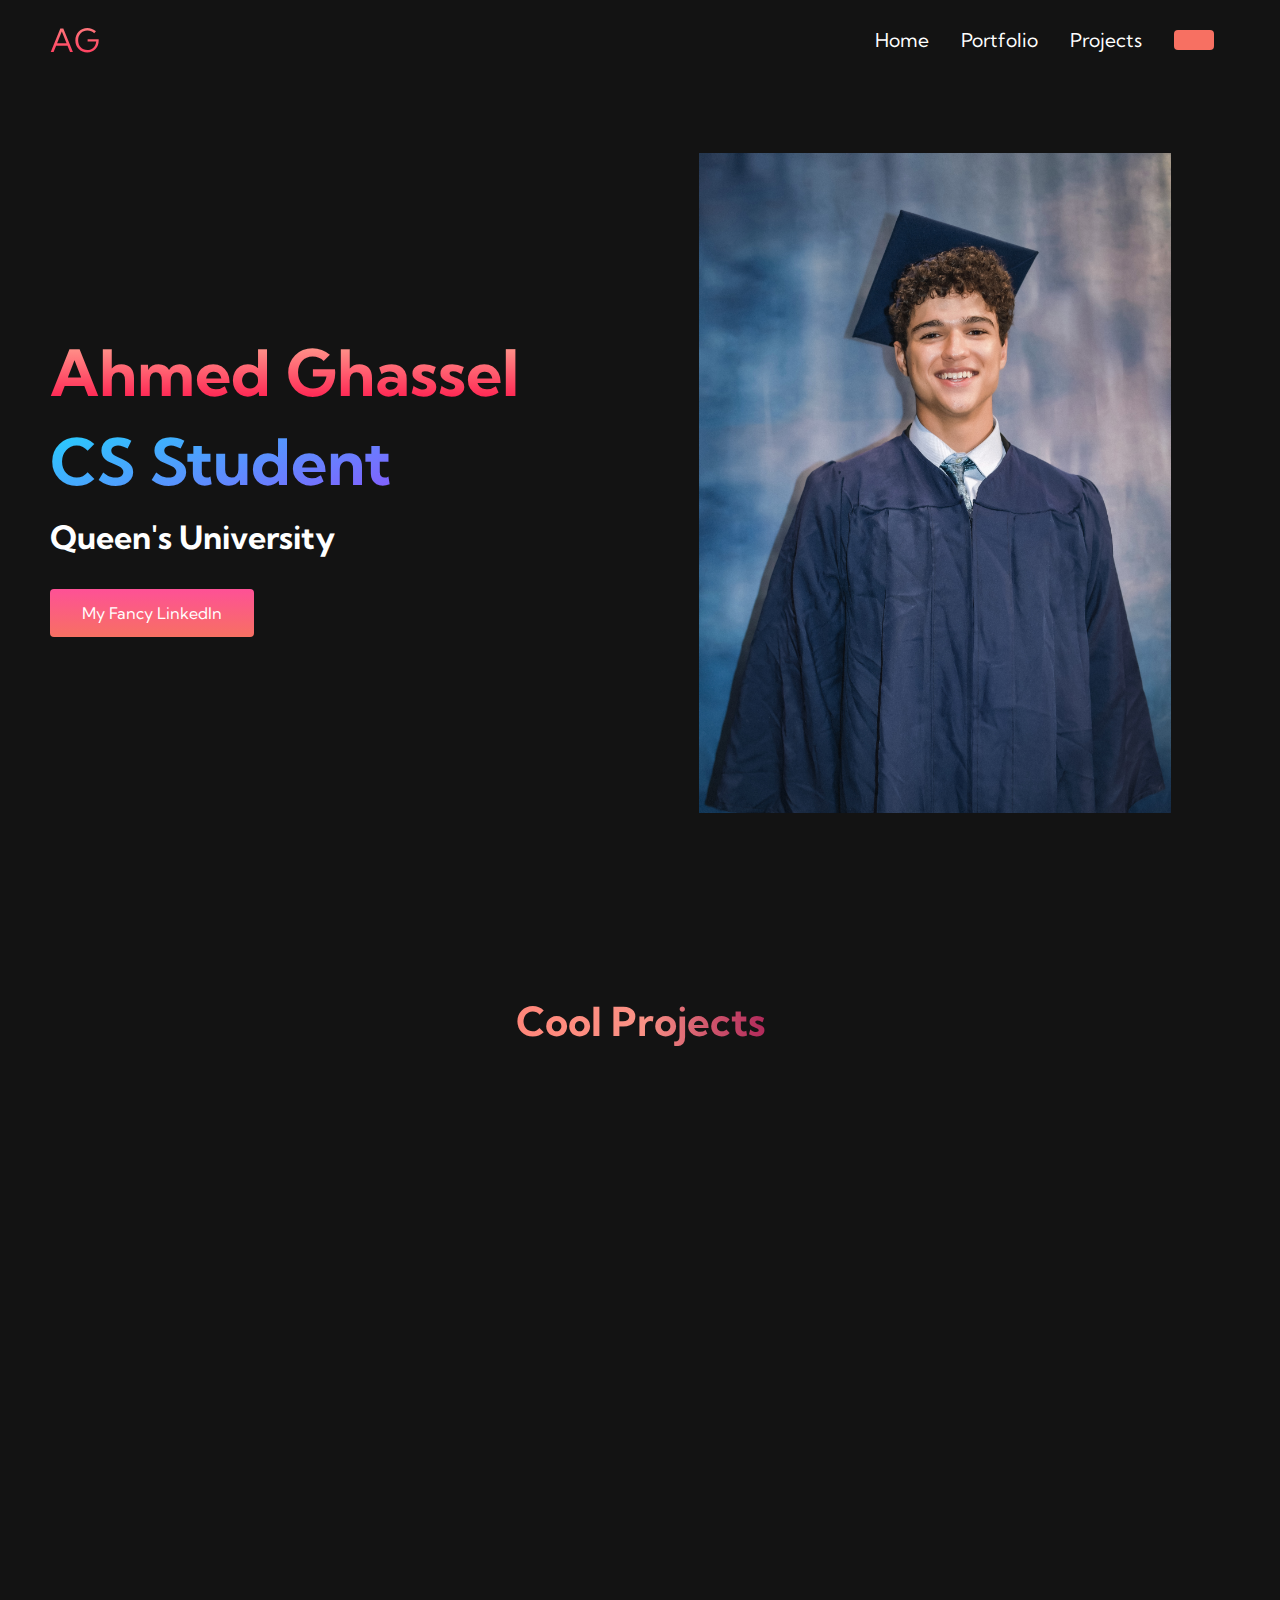
==== index.html @ be80d71e "Update index.html" ====
<!DOCTYPE html>
<html lang="en">
  <head>
    <meta charset="UTF-8" />
    <meta name="viewport" content="width=device-width, initial-scale=1.0" />
    <title>HTML CSS Website</title>
    <link rel="stylesheet" href="styles.css" />
    <link
      rel="stylesheet"
      href="https://use.fontawesome.com/releases/v5.14.0/css/all.css"
      integrity="sha384-HzLeBuhoNPvSl5KYnjx0BT+WB0QEEqLprO+NBkkk5gbc67FTaL7XIGa2w1L0Xbgc"
      crossorigin="anonymous"
    />
    <link
      href="https://fonts.googleapis.com/css2?family=Kumbh+Sans:wght@400;700&display=swap"
      rel="stylesheet"
    />
  </head>
  <body>
    <!-- Navbar Section -->
    <nav class="navbar">
      <div class="navbar__container">
        <a href="/" id="navbar__logo"><i class="fas fa-leaf"></i>AG</a>
        <div class="navbar__toggle" id="mobile-menu">
          <span class="bar"></span> <span class="bar"></span>
          <span class="bar"></span>
        </div>
        <ul class="navbar__menu">
          <li class="navbar__item">
            <a href="/" class="navbar__links">Home</a>
          </li>
          <li class="navbar__item">
            <a href="/tech.html" class="navbar__links">Portfolio</a>
          </li>
          <li class="navbar__item">
            <a href="/" class="navbar__links">Projects</a>
          </li>
          <li class="navbar__btn"><a href="/" class="button"></a></li>
        </ul>
      </div>
    </nav>

    <!-- Hero Section -->
    <div class="main">
      <div class="main__container">
        <div class="main__content">
          <h1>Ahmed Ghassel</h1>
          <h2>CS Student</h2>
          <p>Queen's University</p>
          <button class="main__btn"><a href="#">My Fancy LinkedIn</a></button>
        </div>
        <div class="main__img--container">
          <img id="main__img" src="images/GradPic.jpeg" />
        </div>
      </div>
    </div>

    <!-- Services Section -->
    <div class="services">
        <h1>Cool Projects</h1>
        <div class="services__container">
            <div class="services__card fade-in">
              <img src="images /IMG_0432.jpeg" alt="Photography Portfolio Image" class="services__img">
                <h2>Photography Portfolio</h2>
                <p>Personal Favourites</p>
                <a href="collage.html">
                  <button>Expand</button>
                </a>
            </div>
            <div class="services__card fade-in">
              <img src="images /KL2C.jpeg" alt="Kids Learn2Code Image" class="services__img">
                <h2>Kids Learn2Code</h2>
                <p>A fun, hands-on coding workshop designed to inspire and empower kids to explore the world of technology. </p>
                
            </div>
        </div>
    </div>

    <!-- Footer Section -->
    <div class="footer__container">
        <div class="footer__links">
            <div class="footer__link--wrapper fade-in">
                <div class="footer__link--items fade-in">
                    <h2>About Me</h2>
                    <a href="/sign__up">I like </a> 
                    <a href="/">Tech</a>
                    <a href="/">Basketball</a>
                    <a href="/">Baking</a>
                    <a href="/">Video games</a>
                </div>
                <div class="footer__link--items fade-in">
                    <h2>Contact Me</h2>
                    <a href="/">Email: aghassel06@gmail.com</a>
                    <a href="/">Hours: 24/7</a>
                    
                </div>
            </div>

        </div>
        <section class="social__media fade-in">
            <div class="social__media--wrap fade-in">
                <div class="footer__logo fade-in">
                    <a href="/" id="footer__logo"><i class="fas fa-leaf"></i>AG</a>
                </div>
                <p class="website__rights fade-in">©2024 Ahmed Ghassel . All rights reserved</p>
                <div class="social__icons fade-in">
                    <!-- Social icons content -->
                </div>
            </div>
        </section>
    </div>
            <a
              class="social__icon--link"
              href="/"
              target="_blank"
              aria-label="Facebook"
            >
              <i class="fab fa-facebook"></i>
            </a>
            <a
              class="social__icon--link"
              href="/"
              target="_blank"
              aria-label="Instagram"
            >
              <i class="fab fa-instagram"></i>
            </a>
            <a
              class="social__icon--link"
              href="//www.youtube.com/channel/UCsKsymTY_4BYR-wytLjex7A?view_as=subscriber"
              target="_blank"
              aria-label="Youtube"
            >
              <i class="fab fa-youtube"></i>
            </a>
            <a
              class="social__icon--link"
              href="/"
              target="_blank"
              aria-label="Twitter"
            >
              <i class="fab fa-twitter"></i>
            </a>
            <a
              class="social__icon--link"
              href="/"
              target="_blank"
              aria-label="LinkedIn"
            >
              <i class="fab fa-linkedin"></i>
            </a>
          </div>
        </div>
      </section>
    </div>
    <script src="app.js"></script>
  </body>
</html>
---- styles.css ----
* {
    box-sizing: border-box;
    margin: 0;
    padding: 0;
    font-family: 'Kumbh Sans', sans-serif;
  }
  
  .navbar {
    background: #131313;
    height: 80px;
    display: flex;
    justify-content: center;
    align-items: center;
    font-size: 1.2rem;
    position: sticky;
    top: 0;
    z-index: 999;
  }
  
  .navbar__container {
    display: flex;
    justify-content: space-between;
    height: 80px;
    z-index: 1;
    width: 100%;
    max-width: 1300px;
    margin-right: auto;
    margin-left: auto;
    padding-right: 50px;
    padding-left: 50px;
  }
  
  #navbar__logo {
    background-color: #ff8177;
    background-image: linear-gradient(to top, #ff0844 0%, #ffb199 100%);
    background-size: 100%;
    -webkit-background-clip: text;
    -moz-background-clip: text;
    -webkit-text-fill-color: transparent;
    -moz-text-fill-color: transparent;
    display: flex;
    align-items: center;
    cursor: pointer;
    text-decoration: none;
    font-size: 2rem;
  }
  
  .fa-gem {
    margin-right: 0.5rem;
  }
  
  .navbar__menu {
    display: flex;
    align-items: center;
    list-style: none;
    text-align: center;
  }
  
  .navbar__item {
    height: 80px;
  }
  
  .navbar__links {
    color: #fff;
    display: flex;
    align-items: center;
    justify-content: center;
    text-decoration: none;
    padding: 0 1rem;
    height: 100%;
  }
  
  .navbar__btn {
    display: flex;
    justify-content: center;
    align-items: center;
    padding: 0 1rem;
    width: 100%;
  }
  
  .button {
    display: flex;
    justify-content: center;
    align-items: center;
    text-decoration: none;
    padding: 10px 20px;
    height: 100%;
    width: 100%;
    border: none;
    outline: none;
    border-radius: 4px;
    background: #f77062;
    color: #fff;
  }
  
  .button:hover {
    background: #4837ff;
    transition: all 0.3s ease;
  }
  
  .navbar__links:hover {
    color: #f77062;
    transition: all 0.3s ease;
  }
  
  @media screen and (max-width: 960px) {
    .navbar__container {
      display: flex;
      justify-content: space-between;
      height: 80px;
      z-index: 1;
      width: 100%;
      max-width: 1300px;
      padding: 0;
    }
  
    .navbar__menu {
      display: grid;
      grid-template-columns: auto;
      margin: 0;
      width: 100%;
      position: absolute;
      top: -1000px;
      opacity: 1;
      transition: all 0.5s ease;
      height: 50vh;
      z-index: -1;
    }
  
    .navbar__menu.active {
      background: #131313;
      top: 100%;
      opacity: 1;
      transition: all 0.5s ease;
      z-index: 99;
      height: 50vh;
      font-size: 1.6rem;
    }
  
    #navbar__logo {
      padding-left: 25px;
    }
  
    .navbar__toggle .bar {
      width: 25px;
      height: 3px;
      margin: 5px auto;
      transition: all 0.3s ease-in-out;
      background: #fff;
    }
  
    .navbar__item {
      width: 100%;
    }
  
    .navbar__links {
      text-align: center;
      padding: 2rem;
      width: 100%;
      display: table;
    }
  
    .navbar__btn {
      padding-bottom: 2rem;
    }
  
    .button {
      display: flex;
      justify-content: center;
      align-items: center;
      width: 80%;
      height: 80px;
      margin: 0;
    }
  
    #mobile-menu {
      position: absolute;
      top: 20%;
      right: 5%;
      transform: translate(5%, 20%);
    }
  
    .navbar__toggle .bar {
      display: block;
      cursor: pointer;
    }
  
    #mobile-menu.is-active .bar:nth-child(2) {
      opacity: 0;
    }
  
    #mobile-menu.is-active .bar:nth-child(1) {
      transform: translateY(8px) rotate(45deg);
    }
  
    #mobile-menu.is-active .bar:nth-child(3) {
      transform: translateY(-8px) rotate(-45deg);
    }
  }
  
  /* Main Content CSS */
  .main {
    background-color: #141414;
  }
  
  .main__container {
    display: grid;
    grid-template-columns: 1fr 1fr;
    align-items: center;
    justify-self: center;
    margin: 0 auto;
    height: 90vh;
    background-color: #131313;
    z-index: 1;
    width: 100%;
    max-width: 1300px;
    padding-right: 50px;
    padding-left: 50px;
  }
  
  .main__content {
    color: #fff;
    width: 100%;
  }
  
  .main__content h1 {
    font-size: 4rem;
    background-color: #ff8177;
    background-image: linear-gradient(to top, #ff0844 0%, #ffb199 100%);
    background-size: 100%;
    -webkit-background-clip: text;
    -moz-background-clip: text;
    -webkit-text-fill-color: transparent;
    -moz-text-fill-color: transparent;
  }
  
  .main__content h2 {
    font-size: 4rem;
    margin-top: 10px;
    background-color: #ff8177;
    background-image: linear-gradient(-20deg, #b721ff 0%, #21d4fd 100%);
    background-size: 100%;
    -webkit-background-clip: text;
    -moz-background-clip: text;
    -webkit-text-fill-color: transparent;
    -moz-text-fill-color: transparent;
  }
  
  .main__content p {
    margin-top: 1rem;
    font-size: 2rem;
    font-weight: 700;
  }
  
  .main__btn {
    font-size: 1rem;
    background-image: linear-gradient(to top, #f77062 0%, #fe5196 100%);
    padding: 14px 32px;
    border: none;
    border-radius: 4px;
    color: #fff;
    margin-top: 2rem;
    cursor: pointer;
    position: relative;
    transition: all 0.35s;
    outline: none;
  }
  
  .main__btn a {
    position: relative;
    z-index: 2;
    color: #fff;
    text-decoration: none;
  }
  
  .main__btn:after {
    position: absolute;
    content: '';
    top: 0;
    left: 0;
    width: 0;
    height: 100%;
    background: #4837ff;
    transition: all 0.35s;
    border-radius: 4px;
  }
  
  .main__btn:hover {
    color: #fff;
  }
  
  .main__btn:hover:after {
    width: 100%;
  }
  
  .main__img--container {
    text-align: center;
  }
  
  #main__img {
    height: 80%;
    width: 80%;
  }
  
  /* Mobile Responsive */
  @media screen and (max-width: 768px) {
    .main__container {
      display: grid;
      grid-template-columns: auto;
      align-items: center;
      justify-self: center;
      width: 100%;
      margin: 0 auto;
      height: 90vh;
    }
  
    .main__content {
      text-align: center;
      margin-bottom: 4rem;
    }
  
    .main__content h1 {
      font-size: 2.5rem;
      margin-top: 2rem;
    }
  
    .main__content h2 {
      font-size: 3rem;
    }
  
    .main__content p {
      margin-top: 1rem;
      font-size: 1.5rem;
    }
  }
  
  @media screen and (max-width: 480px) {
    .main__content h1 {
      font-size: 2rem;
      margin-top: 3rem;
    }
  
    .main__content h2 {
      font-size: 2rem;
    }
  
    .main__content p {
      margin-top: 2rem;
      font-size: 1.5rem;
    }
  
    .main__btn {
      padding: 12px 36px;
      margin: 2.5rem 0;
    }
  }
  
  /* Services Section */
  .services {
    background: #131313;
    display: flex;
    flex-direction: column;
    justify-content: center;
    align-items: center;
    height: 100vh;
  }
  
  /* Add this to your existing CSS file */
.services__img {
  width: 100%;
  height: auto;
  margin-bottom: 15px;
  border-radius: 8px;
  object-fit: cover;
}

  .services h1 {
    background-color: #ff8177;
    background-image: linear-gradient(
      to right,
      #ff8177 0%,
      #ff867a 0%,
      #ff8c7f 21%,
      #f99185 52%,
      #cf556c 78%,
      #b12a5b 100%
    );
    background-size: 100%;
    -webkit-background-clip: text;
    -moz-background-clip: text;
    -webkit-text-fill-color: transparent;
    -moz-text-fill-color: transparent;
    margin-bottom: 5rem;
    font-size: 2.5rem;
  }
  
  .services__container {
    display: flex;
    justify-content: center;
    flex-wrap: wrap;
  }
  
  .services__card {
    margin: 1rem;
    height: 525px;
    width: 400px;
    border-radius: 4px;
    background-image: linear-gradient(
        to bottom,
        rgba(0, 0, 0, 0) 0%,
        rgba(17, 17, 17, 0.6) 100%
      ),
      url('/images/pic3.jpg');
    background-size: cover;
    position: relative;
    color: #fff;
  }
  
  .services__card:before {
    opacity: 0.2;
  }
  
  .services__card:nth-child(2) {
    background-image: linear-gradient(
        to bottom,
        rgba(0, 0, 0, 0) 0%,
        rgba(17, 17, 17, 0.9) 100%
      ),
      url('/images/pic4.jpg');
  }
  
  .services__card h2 {
    position: absolute;
    top: 350px;
    left: 30px;
  }
  
  .services__card p {
    position: absolute;
    top: 400px;
    left: 30px;
  }
  
  .services__card button {
    color: #fff;
    padding: 10px 20px;
    border: none;
    outline: none;
    border-radius: 4px;
    background: #f77062;
    position: absolute;
    top: 440px;
    left: 30px;
    font-size: 1rem;
  }
  
  .services__card button:hover {
    cursor: pointer;
  }
  
  .services__card:hover {
    transform: scale(1.075);
    transition: 0.2s ease-in;
    cursor: pointer;
  }
  
  @media screen and (max-width: 960px) {
    .services {
      height: 1600px;
    }
  
    .services h1 {
      font-size: 2rem;
      margin-top: 12rem;
    }
  }
  
  @media screen and (max-width: 480px) {
    .services {
      height: 1400px;
    }
  
    .services h1 {
      font-size: 1.2rem;
    }
  
    .services__card {
      width: 300px;
    }
  }
  
  /* Footer CSS */
  .footer__container {
    background-color: #141414;
    padding: 5rem 0;
    display: flex;
    flex-direction: column;
    justify-content: center;
    align-items: center;
  }
  
  #footer__logo {
    color: #fff;
    display: flex;
    align-items: center;
    cursor: pointer;
    text-decoration: none;
    font-size: 2rem;
  }
  
  .footer__links {
    width: 100%;
    max-width: 1000px;
    display: flex;
    justify-content: center;
  }
  
  .footer__link--wrapper {
    display: flex;
  }
  
  .footer__link--items {
    display: flex;
    flex-direction: column;
    align-items: flex-start;
    margin: 16px;
    text-align: left;
    width: 160px;
    box-sizing: border-box;
  }
  
  .footer__link--items h2 {
    margin-bottom: 16px;
  }
  
  .footer__link--items > h2 {
    color: #fff;
  }
  
  .footer__link--items a {
    color: #fff;
    text-decoration: none;
    margin-bottom: 0.5rem;
  }
  
  .footer__link--items a:hover {
    color: #e9e9e9;
    transition: 0.3s ease-out;
  }
  
  /* Social Icons */
  .social__icon--link {
    color: #fff;
    font-size: 24px;
  }
  
  .social__media {
    max-width: 1000px;
    width: 100%;
  }
  
  .social__media--wrap {
    display: flex;
    justify-content: space-between;
    align-items: center;
    width: 90%;
    max-width: 1000px;
    margin: 40px auto 0 auto;
  }
  
  .social__icons {
    display: flex;
    justify-content: space-between;
    align-items: center;
    width: 240px;
  }
  
  .social__logo {
    color: #fff;
    justify-self: start;
    margin-left: 20px;
    cursor: pointer;
    text-decoration: none;
    font-size: 2rem;
    display: flex;
    align-items: center;
    margin-bottom: 16px;
  }
  
  .website__rights {
    color: #fff;
  }
  
  @media screen and (max-width: 820px) {
    .footer__links {
      padding-top: 2rem;
    }
  
    #footer__logo {
      margin-bottom: 2rem;
    }
  
    .website__rights {
      margin-bottom: 2rem;
    }
  
    .footer__link--wrapper {
      flex-direction: column;
    }
  
    .social__media--wrap {
      flex-direction: column;
    }
  }
  
  @media screen and (max-width: 480px) {
    .footer__link--items {
      margin: 0;
      padding: 10px;
      width: 100%;
    }
  }

  /* CSS for fade-in effect */
.fade-in {
    opacity: 0;                    /* Start invisible */
    transform: translateY(20px);    /* Start slightly lower */
    transition: opacity 0.6s ease-out, transform 0.6s ease-out; /* Animation duration */
}

.fade-in.visible {
    opacity: 1;                     /* End visible */
    transform: translateY(0);       /* End at the original position */
}
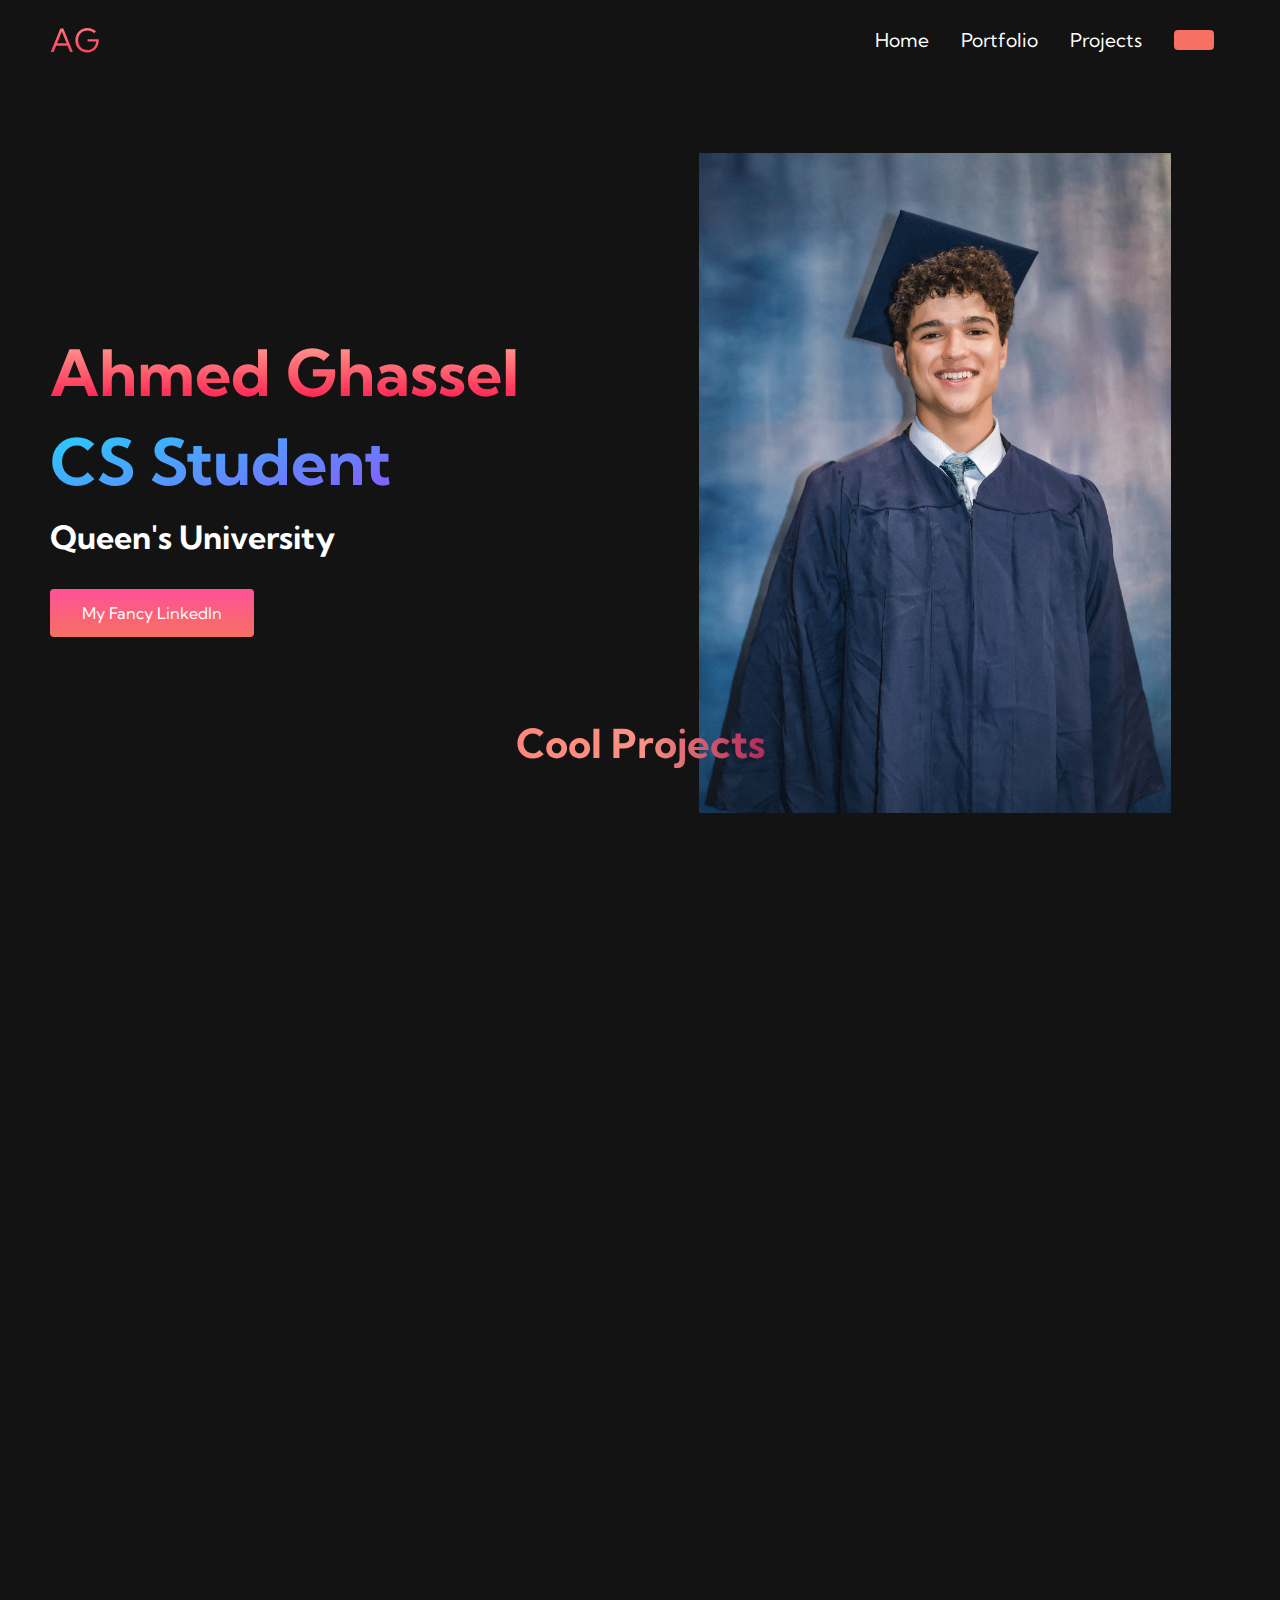
==== commit 76b1447b: "Update index.html" ====
--- a/index.html
+++ b/index.html
@@ -55,27 +55,38 @@
       </div>
     </div>
 
-    <!-- Services Section -->
-    <div class="services">
-        <h1>Cool Projects</h1>
-        <div class="services__container">
-            <div class="services__card fade-in">
-              <img src="images /IMG_0432.jpeg" alt="Photography Portfolio Image" class="services__img">
-                <h2>Photography Portfolio</h2>
-                <p>Personal Favourites</p>
-                <a href="collage.html">
-                  <button>Expand</button>
-                </a>
-            </div>
-            <div class="services__card fade-in">
-              <img src="images /KL2C.jpeg" alt="Kids Learn2Code Image" class="services__img">
-                <h2>Kids Learn2Code</h2>
-                <p>A fun, hands-on coding workshop designed to inspire and empower kids to explore the world of technology. </p>
-                
-            </div>
+<!-- Services Section -->
+<div class="services">
+    <h1>Cool Projects</h1>
+    <div class="services__container">
+        <!-- Project Card 1 -->
+        <div class="services__card fade-in">
+            <img src="images/IMG_0432.jpeg" alt="Photography Portfolio Image" class="services__img">
+            <h2>Photography Portfolio</h2>
+            <p>Personal Favourites</p>
+            <a href="collage.html">
+                <button>Expand</button>
+            </a>
+        </div>
+
+        <!-- Project Card 2 -->
+        <div class="services__card fade-in">
+            <img src="images/KL2C.jpeg" alt="Kids Learn2Code Image" class="services__img">
+            <h2>Kids Learn2Code</h2>
+            <p>A fun, hands-on coding workshop designed to inspire and empower kids to explore the world of technology.</p>
+        </div>
+
+        <!-- Project Card 3: Stock Predictor -->
+        <div class="services__card fade-in">
+            <img src="images/StockPredictor7.0.gif" alt="Stock Predictor GIF" class="services__img">
+            <h2>Stock Predictor 7.0</h2>
+            <p>Advanced stock market forecasting tool leveraging machine learning and data visualization.</p>
+            <a href="stock_predictor.html">
+                <button>Explore</button>
+            </a>
         </div>
     </div>
-
+</div>
     <!-- Footer Section -->
     <div class="footer__container">
         <div class="footer__links">
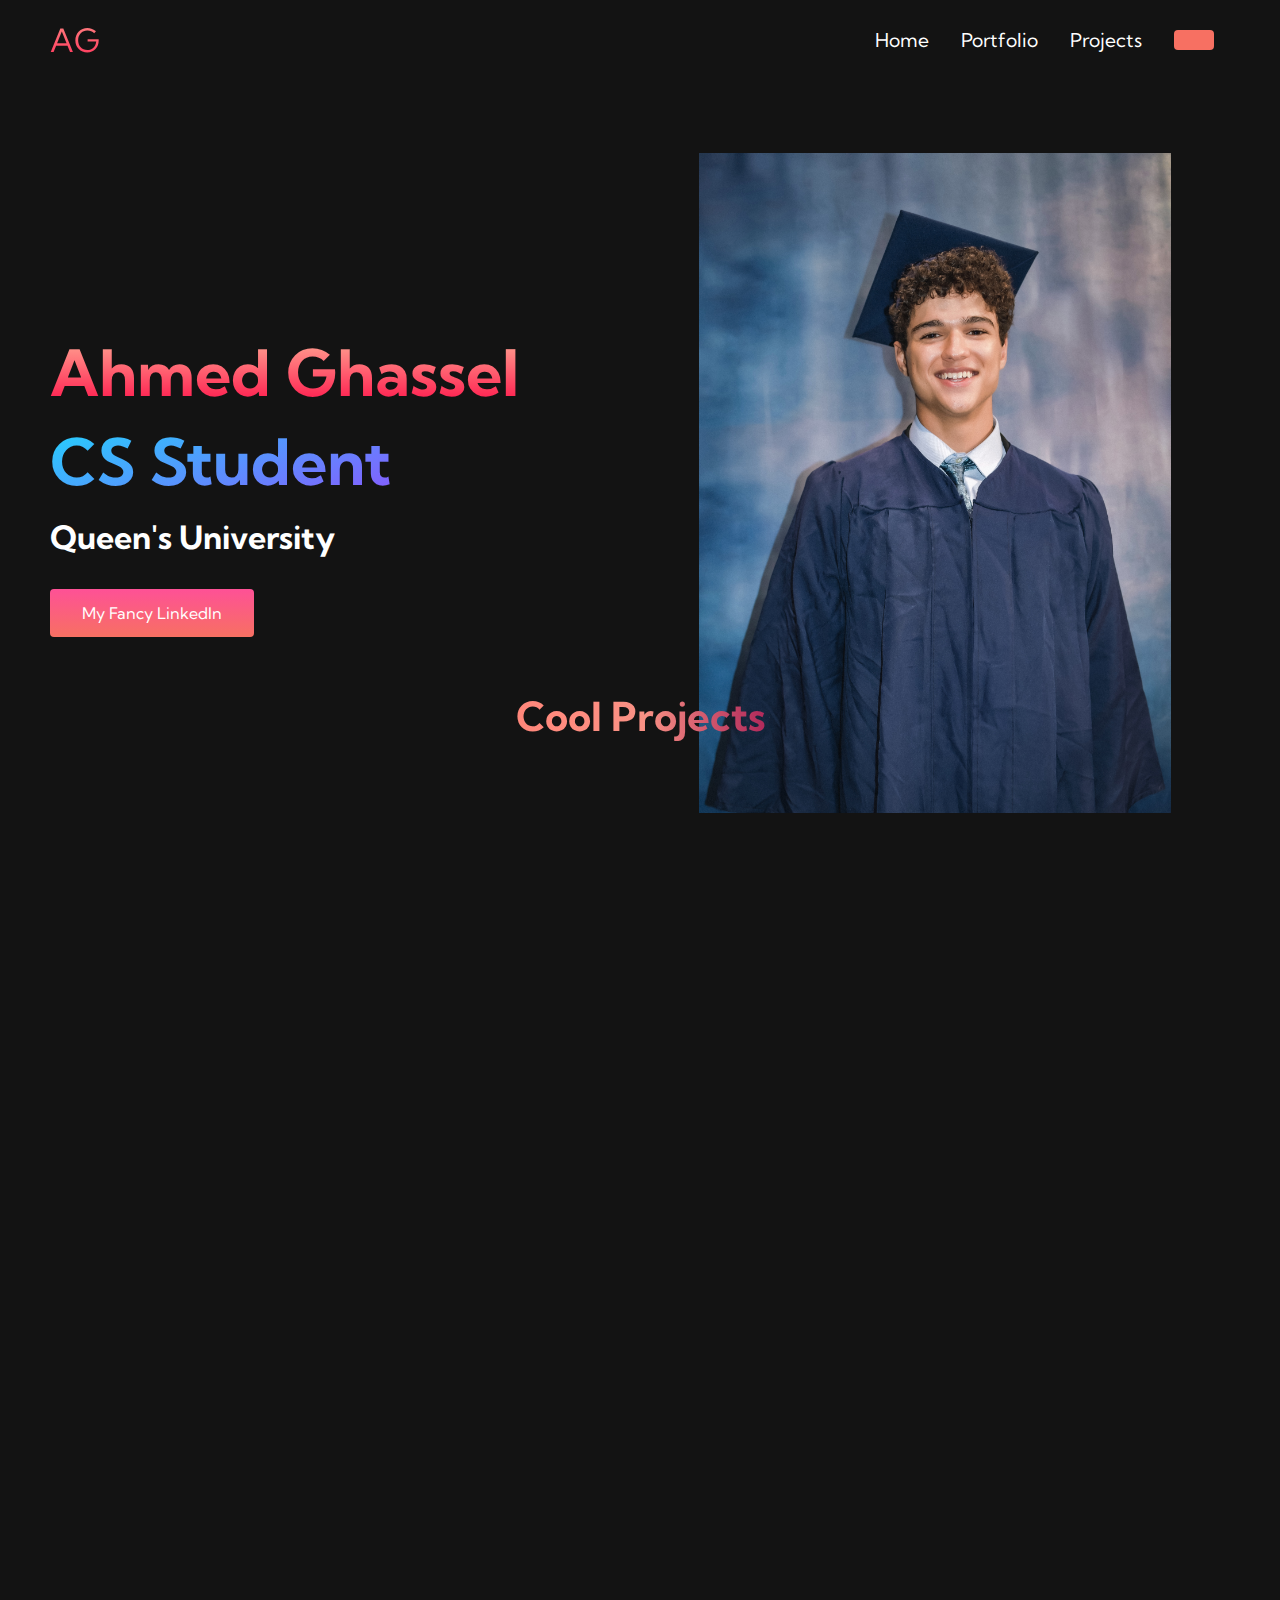
==== commit e1ac0dd4: "Update index.html" ====
--- a/index.html
+++ b/index.html
@@ -55,7 +55,7 @@
       </div>
     </div>
 
-<!-- Services Section -->
+<!-- Projects Section -->
 <div class="services">
     <h1>Cool Projects</h1>
     <div class="services__container">
@@ -77,14 +77,16 @@
         </div>
 
         <!-- Project Card 3: Stock Predictor -->
-        <div class="services__card fade-in">
-            <img src="images/StockPredictor7.0.gif" alt="Stock Predictor GIF" class="services__img">
-            <h2>Stock Predictor 7.0</h2>
-            <p>Advanced stock market forecasting tool leveraging machine learning and data visualization.</p>
-            <a href="stock_predictor.html">
-                <button>Explore</button>
-            </a>
-        </div>
+<div class="services__card fade-in">
+  <!-- Image Container -->
+  <div class="services__img-container">
+    <img src="images/StockPredictor7.0.gif" alt="Stock Predictor GIF" class="services__img">
+  </div>
+
+  <!-- Text Content -->
+  <h2>Stock Predictor</h2>
+  <p>Advanced stock market forecasting tool leveraging machine learning and data visualization.</p>
+</div>
     </div>
 </div>
     <!-- Footer Section -->
--- a/styles.css
+++ b/styles.css
@@ -374,95 +374,145 @@
   object-fit: cover;
 }
 
-  .services h1 {
-    background-color: #ff8177;
-    background-image: linear-gradient(
-      to right,
-      #ff8177 0%,
-      #ff867a 0%,
-      #ff8c7f 21%,
-      #f99185 52%,
-      #cf556c 78%,
-      #b12a5b 100%
-    );
-    background-size: 100%;
-    -webkit-background-clip: text;
-    -moz-background-clip: text;
-    -webkit-text-fill-color: transparent;
-    -moz-text-fill-color: transparent;
-    margin-bottom: 5rem;
-    font-size: 2.5rem;
-  }
-  
-  .services__container {
-    display: flex;
-    justify-content: center;
-    flex-wrap: wrap;
-  }
-  
-  .services__card {
-    margin: 1rem;
-    height: 525px;
-    width: 400px;
-    border-radius: 4px;
-    background-image: linear-gradient(
-        to bottom,
-        rgba(0, 0, 0, 0) 0%,
-        rgba(17, 17, 17, 0.6) 100%
-      ),
-      url('/images/pic3.jpg');
-    background-size: cover;
-    position: relative;
-    color: #fff;
-  }
-  
-  .services__card:before {
-    opacity: 0.2;
-  }
-  
-  .services__card:nth-child(2) {
-    background-image: linear-gradient(
-        to bottom,
-        rgba(0, 0, 0, 0) 0%,
-        rgba(17, 17, 17, 0.9) 100%
-      ),
-      url('/images/pic4.jpg');
-  }
-  
-  .services__card h2 {
-    position: absolute;
-    top: 350px;
-    left: 30px;
-  }
-  
-  .services__card p {
-    position: absolute;
-    top: 400px;
-    left: 30px;
-  }
-  
-  .services__card button {
-    color: #fff;
-    padding: 10px 20px;
-    border: none;
-    outline: none;
-    border-radius: 4px;
-    background: #f77062;
-    position: absolute;
-    top: 440px;
-    left: 30px;
-    font-size: 1rem;
-  }
-  
-  .services__card button:hover {
-    cursor: pointer;
-  }
-  
-  .services__card:hover {
-    transform: scale(1.075);
-    transition: 0.2s ease-in;
-    cursor: pointer;
-  }
+.services h1 {
+  background-color: #ff8177;
+  background-image: linear-gradient(
+    to right,
+    #ff8177 0%,
+    #ff867a 0%,
+    #ff8c7f 21%,
+    #f99185 52%,
+    #cf556c 78%,
+    #b12a5b 100%
+  );
+  background-size: 100%;
+  -webkit-background-clip: text;
+  -moz-background-clip: text;
+  -webkit-text-fill-color: transparent;
+  -moz-text-fill-color: transparent;
+  margin-bottom: 5rem;
+  font-size: 2.5rem;
+}
+
+.services__container {
+  display: flex;
+  justify-content: center;
+  flex-wrap: wrap;
+}
+
+/* Default card styling (applies to all cards) */
+.services__card {
+  margin: 1rem;
+  width: 400px;
+  border-radius: 4px;
+  position: relative;
+  color: #fff;
+  overflow: hidden; /* Helps ensure content doesn't overlap if card height changes */
+}
+
+/* Specific background + fixed height for the first two cards */
+.services__card:nth-child(1),
+.services__card:nth-child(2) {
+  height: 525px;
+  background-size: cover;
+  background-position: center;
+}
+
+.services__card:nth-child(1) {
+  background-image: linear-gradient(
+      to bottom,
+      rgba(0, 0, 0, 0) 0%,
+      rgba(17, 17, 17, 0.6) 100%
+    ),
+    url('/images/pic3.jpg');
+}
+
+.services__card:nth-child(2) {
+  background-image: linear-gradient(
+      to bottom,
+      rgba(0, 0, 0, 0) 0%,
+      rgba(17, 17, 17, 0.9) 100%
+    ),
+    url('/images/pic4.jpg');
+}
+
+/* Absolute positioning for text/buttons on first two cards */
+.services__card:nth-child(1) h2,
+.services__card:nth-child(1) p,
+.services__card:nth-child(1) button,
+.services__card:nth-child(2) h2,
+.services__card:nth-child(2) p,
+.services__card:nth-child(2) button {
+  position: absolute;
+}
+
+.services__card:nth-child(1) h2,
+.services__card:nth-child(2) h2 {
+  top: 350px;
+  left: 30px;
+}
+
+.services__card:nth-child(1) p,
+.services__card:nth-child(2) p {
+  top: 400px;
+  left: 30px;
+}
+
+.services__card:nth-child(1) button,
+.services__card:nth-child(2) button {
+  top: 440px;
+  left: 30px;
+}
+
+.services__card button {
+  color: #fff;
+  padding: 10px 20px;
+  border: none;
+  outline: none;
+  border-radius: 4px;
+  background: #f77062;
+  font-size: 1rem;
+}
+
+.services__card button:hover {
+  cursor: pointer;
+}
+
+.services__card:hover {
+  transform: scale(1.075);
+  transition: 0.2s ease-in;
+  cursor: pointer;
+}
+
+/* -------------------------------
+   SPECIAL OVERRIDES FOR 3RD CARD
+   ------------------------------- */
+
+/* Remove the background image and absolute positioning for the third card */
+.services__card:nth-child(3) {
+  background: #fff;       /* Or any solid color you prefer */
+  color: #000;            /* Dark text on light background */
+  height: auto;           /* Let the card expand based on content */
+  padding: 1rem;
+  text-align: left;
+}
+
+.services__card:nth-child(3) h2,
+.services__card:nth-child(3) p,
+.services__card:nth-child(3) button {
+  position: static;       /* Text flows normally below the image */
+  margin: 0.5rem 0 0 0;   /* Some margin to separate the elements */
+}
+
+.services__card:nth-child(3) h2 {
+  margin-top: 0;          /* Start the heading at the top of content area */
+}
+
+.services__card:nth-child(3) button {
+  /* If you don’t need a button here, you can remove or style as desired */
+  background: #f77062;
+  margin-top: 1rem;
+}
   
   @media screen and (max-width: 960px) {
     .services {
@@ -631,4 +681,4 @@
 .fade-in.visible {
     opacity: 1;                     /* End visible */
     transform: translateY(0);       /* End at the original position */
-}+}
